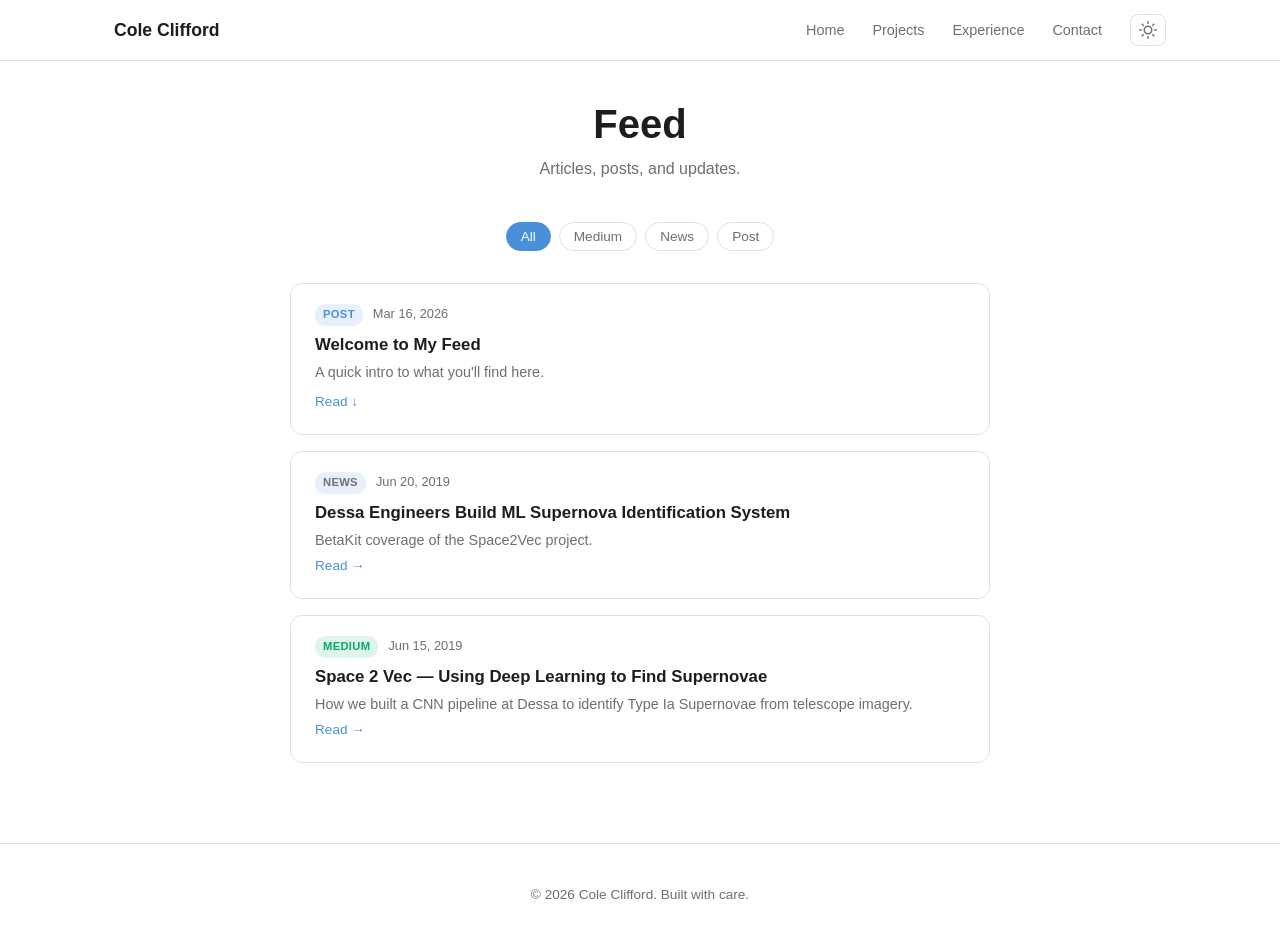
==== feed/index.html @ e90fbfb3 "Added a news/blog feed" ====
<!DOCTYPE html>
<html lang="en">
<head>
  <meta charset="utf-8">
  <meta name="viewport" content="width=device-width, initial-scale=1">
  <title>Feed — Cole Clifford</title>
  <meta name="description" content="Articles, posts, and updates from Cole Clifford.">
  <link rel="stylesheet" href="../css/style.css">
  <script>
    (function() {
      var saved = localStorage.getItem('theme');
      if (saved) document.documentElement.setAttribute('data-theme', saved);
      else if (window.matchMedia('(prefers-color-scheme: dark)').matches) document.documentElement.setAttribute('data-theme', 'dark');
    })();
  </script>
</head>
<body>

  <!-- Nav -->
  <nav class="nav">
    <div class="container nav__inner">
      <a href="/" class="nav__logo">Cole Clifford</a>
      <button class="nav__hamburger" aria-label="Toggle navigation">
        <svg viewBox="0 0 24 24" fill="none" stroke="currentColor" stroke-width="2" stroke-linecap="round"><line x1="3" y1="6" x2="21" y2="6"/><line x1="3" y1="12" x2="21" y2="12"/><line x1="3" y1="18" x2="21" y2="18"/></svg>
      </button>
      <ul class="nav__links">
        <li><a href="/">Home</a></li>
        <li><a href="/#projects">Projects</a></li>
        <li><a href="/#experience">Experience</a></li>
        <li><a href="/#contact">Contact</a></li>
        <li>
          <button class="theme-toggle" aria-label="Toggle theme">
            <svg class="icon-sun" viewBox="0 0 24 24" fill="none" stroke="currentColor" stroke-width="2" stroke-linecap="round" stroke-linejoin="round"><circle cx="12" cy="12" r="5"/><line x1="12" y1="1" x2="12" y2="3"/><line x1="12" y1="21" x2="12" y2="23"/><line x1="4.22" y1="4.22" x2="5.64" y2="5.64"/><line x1="18.36" y1="18.36" x2="19.78" y2="19.78"/><line x1="1" y1="12" x2="3" y2="12"/><line x1="21" y1="12" x2="23" y2="12"/><line x1="4.22" y1="19.78" x2="5.64" y2="18.36"/><line x1="18.36" y1="5.64" x2="19.78" y2="4.22"/></svg>
            <svg class="icon-moon" viewBox="0 0 24 24" fill="none" stroke="currentColor" stroke-width="2" stroke-linecap="round" stroke-linejoin="round"><path d="M21 12.79A9 9 0 1 1 11.21 3 7 7 0 0 0 21 12.79z"/></svg>
          </button>
        </li>
      </ul>
    </div>
  </nav>

  <!-- Feed Page -->
  <div class="container">
    <div class="feed-page-header">
      <h1>Feed</h1>
      <p style="color: var(--text-secondary); margin-top: 8px;">Articles, posts, and updates.</p>
    </div>

    <div class="filter-bar" id="feed-filter-bar" style="margin-bottom: 32px;"></div>
    <div id="feed-grid"></div>
  </div>

  <!-- Footer -->
  <footer class="footer" style="margin-top: 80px;">
    <div class="container">
      <p>&copy; <span id="year"></span> Cole Clifford. Built with care.</p>
    </div>
  </footer>

  <script src="../js/main.js"></script>
</body>
</html>
---- css/style.css ----
/* ===== Reset & Base ===== */
*,
*::before,
*::after {
  margin: 0;
  padding: 0;
  box-sizing: border-box;
}

/* ===== CSS Custom Properties — Light (default) ===== */
:root {
  --bg: #ffffff;
  --bg-secondary: #f5f5f7;
  --text: #1d1d1f;
  --text-secondary: #6e6e73;
  --accent: #4A90D9;
  --accent-hover: #357ABD;
  --border: #e0e0e0;
  --card-bg: #ffffff;
  --card-shadow: 0 1px 3px rgba(0, 0, 0, 0.08);
  --card-shadow-hover: 0 4px 12px rgba(0, 0, 0, 0.12);
  --tag-bg: #e8f0fe;
  --tag-text: #4A90D9;
  --tag-active-bg: #4A90D9;
  --tag-active-text: #ffffff;
  --timeline-line: #e0e0e0;
  --timeline-dot: #4A90D9;
  --nav-bg: rgba(255, 255, 255, 0.85);
  --code-bg: #f5f5f7;
  --transition: 0.3s ease;
}

/* ===== Dark Theme ===== */
[data-theme="dark"] {
  --bg: #1a1a2e;
  --bg-secondary: #16213e;
  --text: #e0e0e0;
  --text-secondary: #a0a0a8;
  --accent: #5da3e8;
  --accent-hover: #7bb8f0;
  --border: #2a2a4a;
  --card-bg: #16213e;
  --card-shadow: 0 1px 3px rgba(0, 0, 0, 0.3);
  --card-shadow-hover: 0 4px 12px rgba(0, 0, 0, 0.4);
  --tag-bg: #1e2d4a;
  --tag-text: #5da3e8;
  --tag-active-bg: #5da3e8;
  --tag-active-text: #1a1a2e;
  --timeline-line: #2a2a4a;
  --timeline-dot: #5da3e8;
  --nav-bg: rgba(26, 26, 46, 0.9);
  --code-bg: #16213e;
}

/* ===== Typography ===== */
html {
  scroll-behavior: smooth;
  scroll-padding-top: 80px;
}

body {
  font-family: -apple-system, BlinkMacSystemFont, "Segoe UI", Roboto, Oxygen,
    Ubuntu, Cantarell, "Helvetica Neue", sans-serif;
  font-size: 16px;
  line-height: 1.6;
  color: var(--text);
  background-color: var(--bg);
  transition: background-color var(--transition), color var(--transition);
}

h1, h2, h3, h4 {
  line-height: 1.2;
  font-weight: 600;
}

h1 { font-size: 2.5rem; }
h2 { font-size: 1.75rem; }
h3 { font-size: 1.25rem; }

a {
  color: var(--accent);
  text-decoration: none;
  transition: color var(--transition);
}

a:hover {
  color: var(--accent-hover);
}

/* ===== Layout ===== */
.container {
  max-width: 1100px;
  margin: 0 auto;
  padding: 0 24px;
}

.container--narrow {
  max-width: 800px;
}

section {
  padding: 80px 0;
}

.section-title {
  margin-bottom: 40px;
  text-align: center;
  position: relative;
}

.section-title::after {
  content: "";
  display: block;
  width: 40px;
  height: 3px;
  background: var(--accent);
  margin: 12px auto 0;
  border-radius: 2px;
}

/* ===== Nav ===== */
.nav {
  position: fixed;
  top: 0;
  left: 0;
  right: 0;
  z-index: 100;
  background: var(--nav-bg);
  backdrop-filter: blur(12px);
  -webkit-backdrop-filter: blur(12px);
  border-bottom: 1px solid var(--border);
  transition: background-color var(--transition), border-color var(--transition);
}

.nav__inner {
  display: flex;
  align-items: center;
  justify-content: space-between;
  height: 60px;
}

.nav__logo {
  font-weight: 700;
  font-size: 1.1rem;
  color: var(--text);
}

.nav__links {
  display: flex;
  align-items: center;
  gap: 28px;
  list-style: none;
}

.nav__links a {
  color: var(--text-secondary);
  font-size: 0.9rem;
  font-weight: 500;
  transition: color var(--transition);
}

.nav__links a:hover {
  color: var(--accent);
}

.theme-toggle {
  background: none;
  border: 1px solid var(--border);
  border-radius: 8px;
  padding: 6px 8px;
  cursor: pointer;
  display: flex;
  align-items: center;
  justify-content: center;
  color: var(--text-secondary);
  transition: color var(--transition), border-color var(--transition);
}

.theme-toggle:hover {
  color: var(--accent);
  border-color: var(--accent);
}

.theme-toggle svg {
  width: 18px;
  height: 18px;
}

/* Mobile nav toggle */
.nav__hamburger {
  display: none;
  background: none;
  border: none;
  cursor: pointer;
  padding: 4px;
  color: var(--text);
}

.nav__hamburger svg {
  width: 24px;
  height: 24px;
}

@media (max-width: 768px) {
  .nav__hamburger {
    display: flex;
  }

  .nav__links {
    display: none;
    position: absolute;
    top: 60px;
    left: 0;
    right: 0;
    flex-direction: column;
    background: var(--nav-bg);
    backdrop-filter: blur(12px);
    -webkit-backdrop-filter: blur(12px);
    border-bottom: 1px solid var(--border);
    padding: 16px 24px;
    gap: 16px;
  }

  .nav__links.open {
    display: flex;
  }
}

/* ===== Hero ===== */
.hero {
  min-height: 100vh;
  display: flex;
  align-items: center;
  justify-content: center;
  text-align: center;
  padding-top: 60px;
}

.hero__content {
  max-width: 600px;
}

.hero__greeting {
  font-size: 1rem;
  color: var(--accent);
  font-weight: 500;
  margin-bottom: 8px;
}

.hero__name {
  font-size: 3rem;
  margin-bottom: 12px;
}

.hero__tagline {
  font-size: 1.15rem;
  color: var(--text-secondary);
  margin-bottom: 32px;
}

.hero__links {
  display: flex;
  justify-content: center;
  gap: 16px;
}

.hero__links a {
  display: inline-flex;
  align-items: center;
  gap: 6px;
  padding: 10px 20px;
  border: 1px solid var(--border);
  border-radius: 8px;
  font-size: 0.9rem;
  color: var(--text-secondary);
  transition: all var(--transition);
}

.hero__links a:hover {
  border-color: var(--accent);
  color: var(--accent);
}

.hero__links svg {
  width: 18px;
  height: 18px;
}

/* ===== About ===== */
.about__content {
  max-width: 700px;
  margin: 0 auto;
  text-align: center;
  color: var(--text-secondary);
  font-size: 1.05rem;
  line-height: 1.8;
}

/* ===== Projects ===== */
.filter-bar {
  display: flex;
  flex-wrap: wrap;
  justify-content: center;
  gap: 8px;
  margin-bottom: 32px;
}

.filter-btn {
  padding: 6px 14px;
  border: 1px solid var(--border);
  border-radius: 20px;
  background: transparent;
  color: var(--text-secondary);
  font-size: 0.85rem;
  cursor: pointer;
  transition: all var(--transition);
}

.filter-btn:hover {
  border-color: var(--accent);
  color: var(--accent);
}

.filter-btn.active {
  background: var(--tag-active-bg);
  color: var(--tag-active-text);
  border-color: var(--tag-active-bg);
}

.projects-grid {
  display: grid;
  grid-template-columns: repeat(auto-fill, minmax(300px, 1fr));
  gap: 24px;
}

.project-card {
  background: var(--card-bg);
  border: 1px solid var(--border);
  border-radius: 12px;
  padding: 24px;
  transition: all var(--transition);
  opacity: 1;
  transform: translateY(0);
}

.project-card:hover {
  box-shadow: var(--card-shadow-hover);
  transform: translateY(-2px);
}

.project-card.hidden {
  display: none;
}

.project-card__title {
  font-size: 1.15rem;
  margin-bottom: 8px;
}

.project-card__desc {
  color: var(--text-secondary);
  font-size: 0.9rem;
  margin-bottom: 16px;
  line-height: 1.5;
}

.project-card__tags {
  display: flex;
  flex-wrap: wrap;
  gap: 6px;
  margin-bottom: 16px;
}

.project-card__tag {
  padding: 3px 10px;
  border-radius: 12px;
  background: var(--tag-bg);
  color: var(--tag-text);
  font-size: 0.75rem;
  font-weight: 500;
}

.project-card__links {
  display: flex;
  gap: 12px;
}

.project-card__links a {
  font-size: 0.85rem;
  font-weight: 500;
}

/* ===== Timeline ===== */
.timeline {
  position: relative;
  max-width: 700px;
  margin: 0 auto;
  padding-left: 32px;
}

.timeline::before {
  content: "";
  position: absolute;
  left: 7px;
  top: 0;
  bottom: 0;
  width: 2px;
  background: var(--timeline-line);
}

.timeline__item {
  position: relative;
  margin-bottom: 40px;
}

.timeline__item:last-child {
  margin-bottom: 0;
}

.timeline__dot {
  position: absolute;
  left: -32px;
  top: 4px;
  width: 16px;
  height: 16px;
  border-radius: 50%;
  background: var(--timeline-dot);
  border: 3px solid var(--bg);
  transition: background-color var(--transition), border-color var(--transition);
}

.timeline__date {
  font-size: 0.8rem;
  color: var(--accent);
  font-weight: 600;
  margin-bottom: 4px;
}

.timeline__role {
  font-size: 1.1rem;
  font-weight: 600;
  margin-bottom: 2px;
}

.timeline__org {
  font-size: 0.9rem;
  color: var(--text-secondary);
  margin-bottom: 8px;
}

.timeline__desc {
  font-size: 0.9rem;
  color: var(--text-secondary);
  line-height: 1.6;
}

/* ===== Footer ===== */
.footer {
  border-top: 1px solid var(--border);
  padding: 40px 0;
  text-align: center;
  color: var(--text-secondary);
  font-size: 0.85rem;
  transition: border-color var(--transition);
}

.footer__links {
  display: flex;
  justify-content: center;
  gap: 20px;
  margin-bottom: 16px;
}

.footer__links a {
  color: var(--text-secondary);
}

.footer__links a:hover {
  color: var(--accent);
}

.footer__links svg {
  width: 20px;
  height: 20px;
}

/* ===== Scroll Animations ===== */
.fade-in {
  opacity: 0;
  transform: translateY(20px);
  transition: opacity 0.6s ease, transform 0.6s ease;
}

.fade-in.visible {
  opacity: 1;
  transform: translateY(0);
}

/* ===== Project Sub-Pages ===== */
.page-header {
  padding: 80px 0 40px;
  border-bottom: 1px solid var(--border);
  margin-bottom: 40px;
}

.page-header__back {
  display: inline-flex;
  align-items: center;
  gap: 4px;
  font-size: 0.85rem;
  color: var(--text-secondary);
  margin-bottom: 16px;
}

.page-header__back:hover {
  color: var(--accent);
}

.page-content {
  max-width: 700px;
  margin: 0 auto;
  padding-bottom: 80px;
  line-height: 1.8;
  color: var(--text-secondary);
}

.page-content h2 {
  color: var(--text);
  margin: 32px 0 12px;
  font-size: 1.3rem;
}

.page-content h3 {
  color: var(--text);
  margin: 24px 0 8px;
}

.page-content p {
  margin-bottom: 16px;
}

.page-content ul {
  margin: 0 0 16px 20px;
}

.page-content li {
  margin-bottom: 8px;
}

/* ===== 404 ===== */
.not-found {
  min-height: 100vh;
  display: flex;
  flex-direction: column;
  align-items: center;
  justify-content: center;
  text-align: center;
}

.not-found__code {
  font-size: 6rem;
  font-weight: 700;
  color: var(--accent);
  line-height: 1;
  margin-bottom: 8px;
}

.not-found__msg {
  color: var(--text-secondary);
  margin-bottom: 24px;
}

.not-found__link {
  padding: 10px 24px;
  border: 1px solid var(--accent);
  border-radius: 8px;
  font-weight: 500;
}

/* ===== Feed ===== */
.feed-list {
  display: flex;
  flex-direction: column;
  gap: 16px;
  max-width: 700px;
  margin: 0 auto;
}

.feed-item {
  background: var(--card-bg);
  border: 1px solid var(--border);
  border-radius: 12px;
  padding: 20px 24px;
  transition: all var(--transition);
}

.feed-item:hover {
  box-shadow: var(--card-shadow-hover);
  transform: translateY(-1px);
}

.feed-item.hidden {
  display: none;
}

.feed-item__header {
  display: flex;
  align-items: center;
  gap: 10px;
  margin-bottom: 6px;
}

.feed-item__type {
  display: inline-block;
  padding: 2px 8px;
  border-radius: 10px;
  font-size: 0.7rem;
  font-weight: 600;
  text-transform: uppercase;
  letter-spacing: 0.03em;
}

.feed-item__type--medium {
  background: #00ab6c20;
  color: #00ab6c;
}

[data-theme="dark"] .feed-item__type--medium {
  background: #00ab6c30;
  color: #2dd98e;
}

.feed-item__type--linkedin {
  background: #0a66c220;
  color: #0a66c2;
}

[data-theme="dark"] .feed-item__type--linkedin {
  background: #0a66c230;
  color: #5da3e8;
}

.feed-item__type--news {
  background: var(--tag-bg);
  color: var(--text-secondary);
}

.feed-item__type--post {
  background: var(--tag-bg);
  color: var(--accent);
}

.feed-item__date {
  font-size: 0.8rem;
  color: var(--text-secondary);
}

.feed-item__title {
  font-size: 1.05rem;
  font-weight: 600;
  margin-bottom: 4px;
}

.feed-item__title a {
  color: var(--text);
}

.feed-item__title a:hover {
  color: var(--accent);
}

.feed-item__desc {
  font-size: 0.9rem;
  color: var(--text-secondary);
  line-height: 1.5;
}

.feed-item__read-toggle {
  display: inline-block;
  margin-top: 10px;
  font-size: 0.85rem;
  font-weight: 500;
  color: var(--accent);
  cursor: pointer;
  background: none;
  border: none;
  padding: 0;
}

.feed-item__read-toggle:hover {
  color: var(--accent-hover);
}

.feed-item__body {
  display: none;
  margin-top: 16px;
  padding-top: 16px;
  border-top: 1px solid var(--border);
  line-height: 1.8;
  color: var(--text-secondary);
}

.feed-item__body.open {
  display: block;
}

.feed-item__body p {
  margin-bottom: 12px;
}

.feed-view-all {
  display: inline-block;
  font-size: 0.95rem;
  font-weight: 500;
  color: var(--accent);
}

.feed-view-all:hover {
  color: var(--accent-hover);
}

/* Feed page header */
.feed-page-header {
  padding-top: 100px;
  padding-bottom: 40px;
  text-align: center;
}

/* ===== Responsive ===== */
@media (max-width: 768px) {
  h1 { font-size: 2rem; }
  .hero__name { font-size: 2.25rem; }
  section { padding: 60px 0; }

  .projects-grid {
    grid-template-columns: 1fr;
  }

  .hero__links {
    flex-direction: column;
    align-items: center;
  }
}
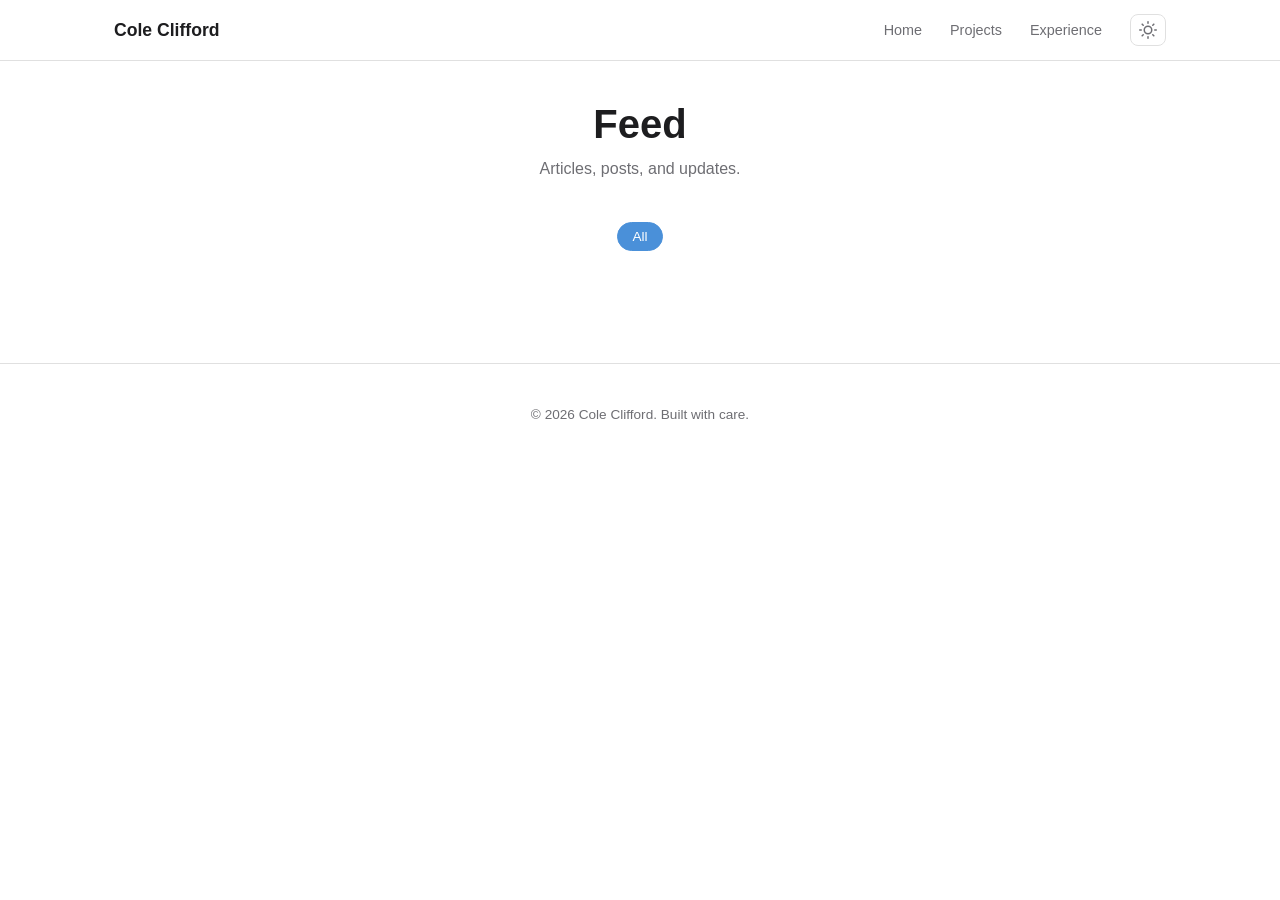
==== commit 93bf3ee7: "Remove Contact tab and emptied the feed until I can add some content" ====
--- a/feed/index.html
+++ b/feed/index.html
@@ -27,7 +27,6 @@
         <li><a href="/">Home</a></li>
         <li><a href="/#projects">Projects</a></li>
         <li><a href="/#experience">Experience</a></li>
-        <li><a href="/#contact">Contact</a></li>
         <li>
           <button class="theme-toggle" aria-label="Toggle theme">
             <svg class="icon-sun" viewBox="0 0 24 24" fill="none" stroke="currentColor" stroke-width="2" stroke-linecap="round" stroke-linejoin="round"><circle cx="12" cy="12" r="5"/><line x1="12" y1="1" x2="12" y2="3"/><line x1="12" y1="21" x2="12" y2="23"/><line x1="4.22" y1="4.22" x2="5.64" y2="5.64"/><line x1="18.36" y1="18.36" x2="19.78" y2="19.78"/><line x1="1" y1="12" x2="3" y2="12"/><line x1="21" y1="12" x2="23" y2="12"/><line x1="4.22" y1="19.78" x2="5.64" y2="18.36"/><line x1="18.36" y1="5.64" x2="19.78" y2="4.22"/></svg>
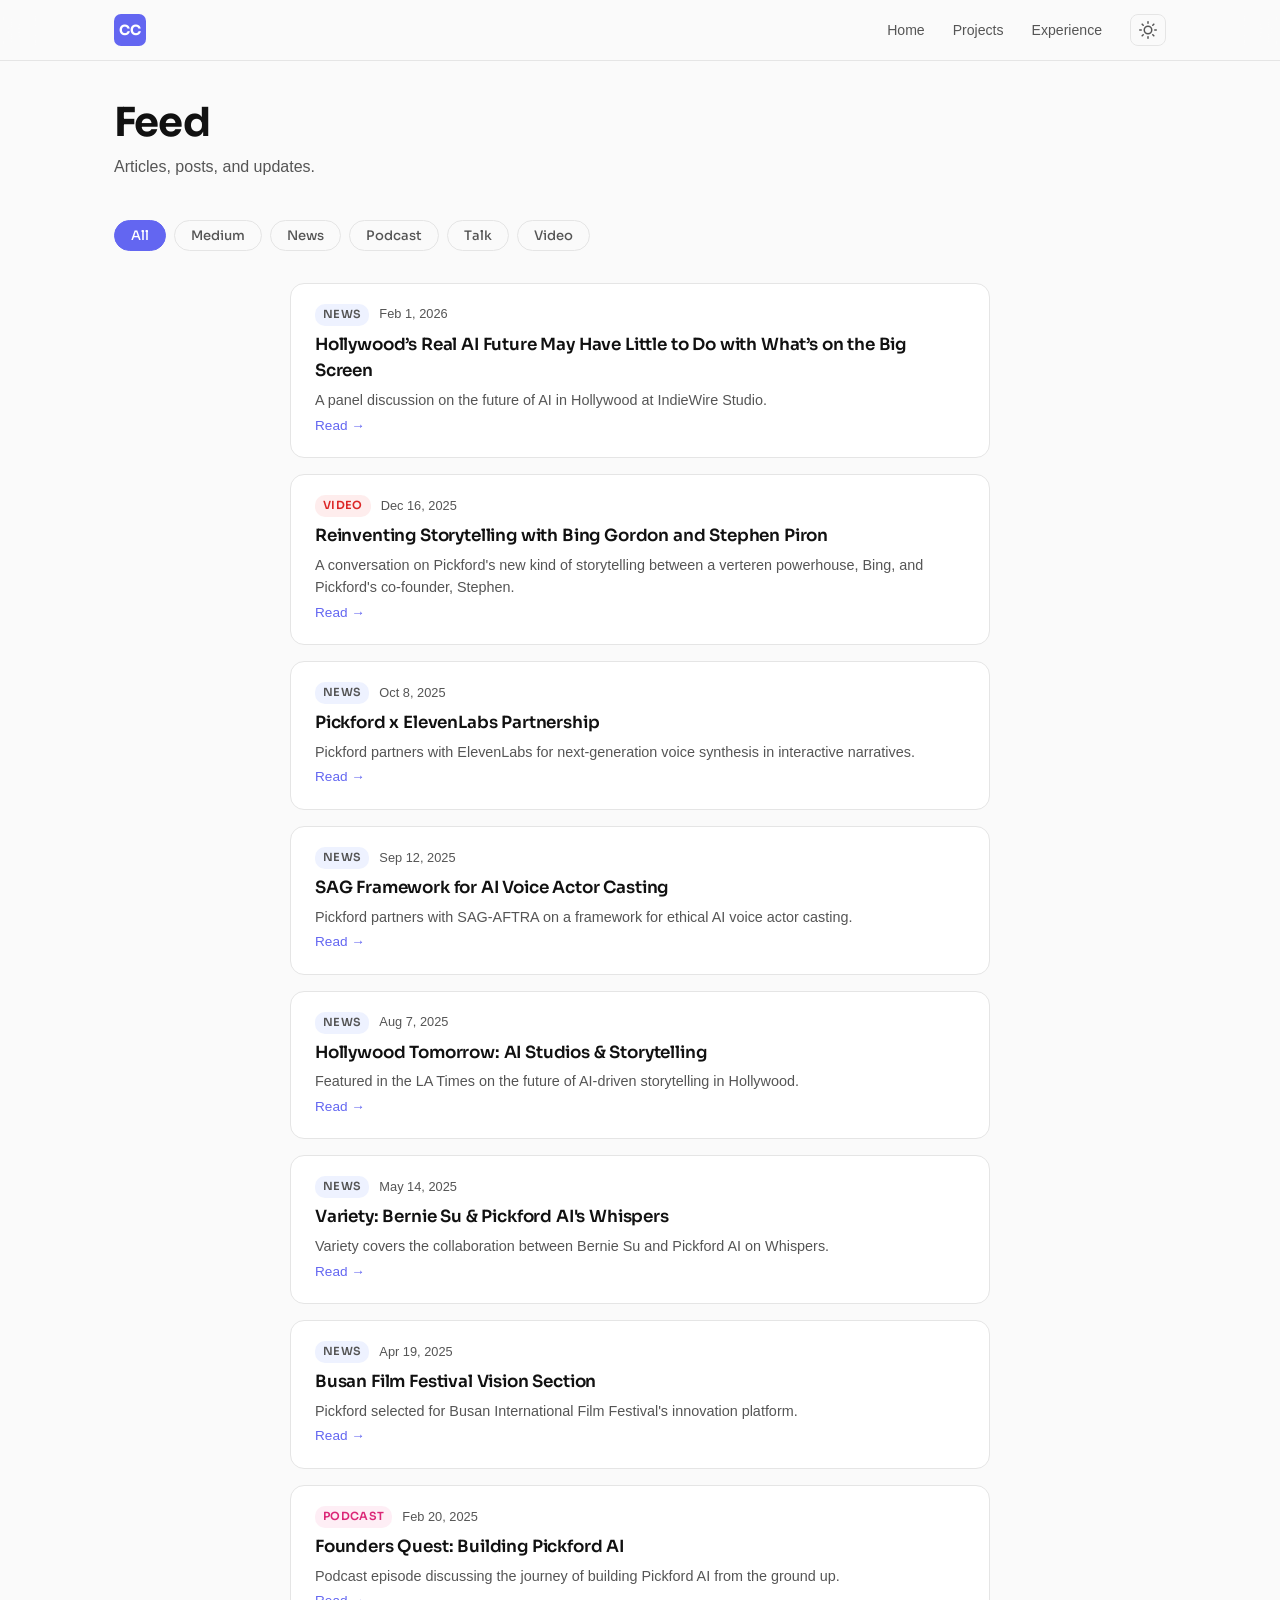
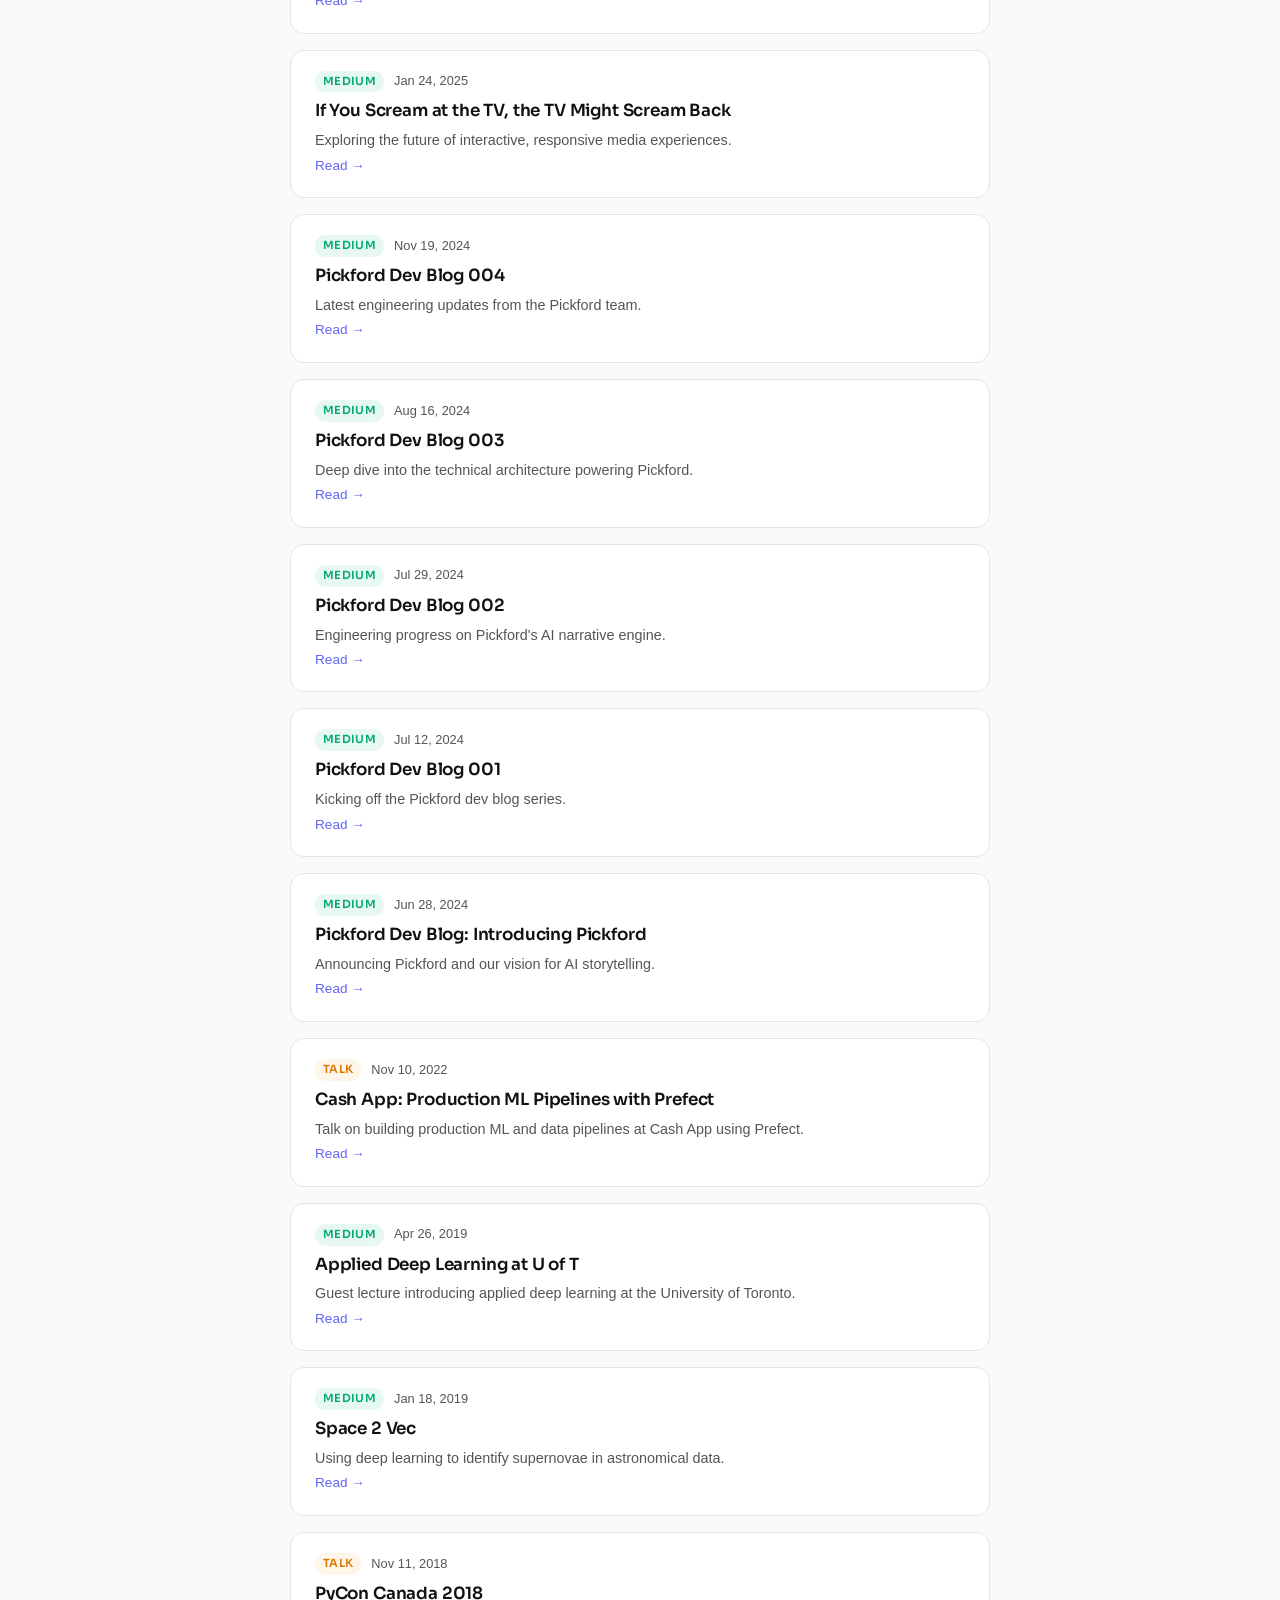
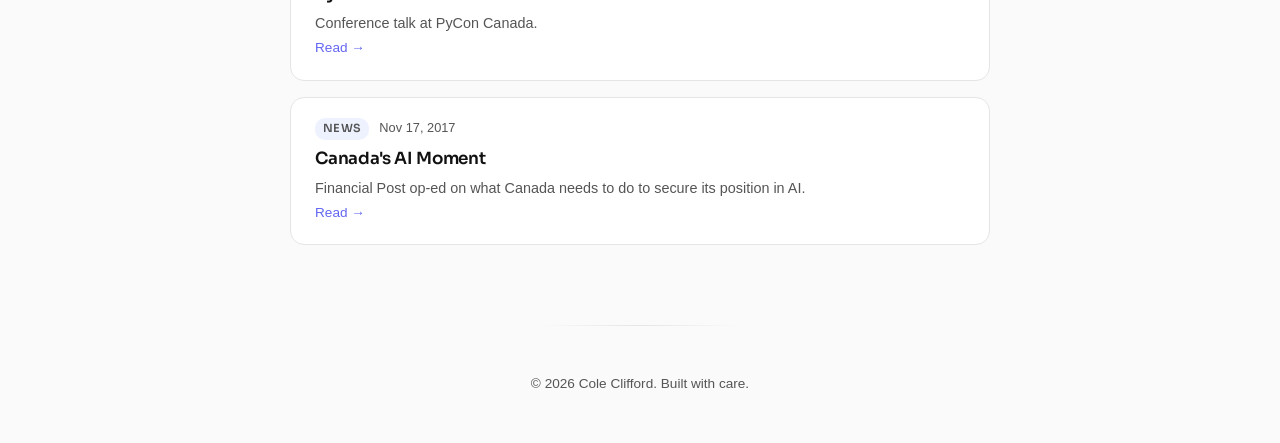
==== commit a5987367: "Overhaul and content fill out" ====
--- a/feed/index.html
+++ b/feed/index.html
@@ -5,6 +5,10 @@
   <meta name="viewport" content="width=device-width, initial-scale=1">
   <title>Feed — Cole Clifford</title>
   <meta name="description" content="Articles, posts, and updates from Cole Clifford.">
+  <link rel="icon" href="/favicon.svg" type="image/svg+xml">
+  <link rel="preconnect" href="https://fonts.googleapis.com">
+  <link rel="preconnect" href="https://fonts.gstatic.com" crossorigin>
+  <link href="https://fonts.googleapis.com/css2?family=Sora:wght@400;500;600;700;800&display=swap" rel="stylesheet">
   <link rel="stylesheet" href="../css/style.css">
   <script>
     (function() {
@@ -19,7 +23,9 @@
   <!-- Nav -->
   <nav class="nav">
     <div class="container nav__inner">
-      <a href="/" class="nav__logo">Cole Clifford</a>
+      <a href="/" class="nav__logo" aria-label="Home">
+        <svg viewBox="0 0 64 64" width="32" height="32" aria-hidden="true"><rect width="64" height="64" rx="14" fill="var(--accent)"/><text x="50%" y="54%" dominant-baseline="middle" text-anchor="middle" fill="var(--tag-active-text)" font-family="Sora, sans-serif" font-weight="700" font-size="28">CC</text></svg>
+      </a>
       <button class="nav__hamburger" aria-label="Toggle navigation">
         <svg viewBox="0 0 24 24" fill="none" stroke="currentColor" stroke-width="2" stroke-linecap="round"><line x1="3" y1="6" x2="21" y2="6"/><line x1="3" y1="12" x2="21" y2="12"/><line x1="3" y1="18" x2="21" y2="18"/></svg>
       </button>
--- a/css/style.css
+++ b/css/style.css
@@ -9,47 +9,51 @@
 
 /* ===== CSS Custom Properties — Light (default) ===== */
 :root {
-  --bg: #ffffff;
-  --bg-secondary: #f5f5f7;
-  --text: #1d1d1f;
-  --text-secondary: #6e6e73;
-  --accent: #4A90D9;
-  --accent-hover: #357ABD;
-  --border: #e0e0e0;
+  --bg: #fafafa;
+  --bg-secondary: #f0f0f2;
+  --text: #111111;
+  --text-secondary: #555555;
+  --accent: #6366f1;
+  --accent-hover: #4f46e5;
+  --accent-glow: rgba(99, 102, 241, 0.15);
+  --border: #e5e5e5;
   --card-bg: #ffffff;
-  --card-shadow: 0 1px 3px rgba(0, 0, 0, 0.08);
-  --card-shadow-hover: 0 4px 12px rgba(0, 0, 0, 0.12);
-  --tag-bg: #e8f0fe;
-  --tag-text: #4A90D9;
-  --tag-active-bg: #4A90D9;
+  --card-shadow: 0 1px 3px rgba(0, 0, 0, 0.05);
+  --card-shadow-hover: 0 8px 30px rgba(99, 102, 241, 0.1);
+  --tag-bg: #eef2ff;
+  --tag-text: #6366f1;
+  --tag-active-bg: #6366f1;
   --tag-active-text: #ffffff;
-  --timeline-line: #e0e0e0;
-  --timeline-dot: #4A90D9;
-  --nav-bg: rgba(255, 255, 255, 0.85);
-  --code-bg: #f5f5f7;
-  --transition: 0.3s ease;
+  --timeline-line: #e5e5e5;
+  --timeline-dot: #6366f1;
+  --nav-bg: rgba(250, 250, 250, 0.8);
+  --code-bg: #f0f0f2;
+  --transition: 0.25s ease;
+  --font-heading: "Sora", -apple-system, BlinkMacSystemFont, "Segoe UI", sans-serif;
+  --font-body: -apple-system, BlinkMacSystemFont, "Segoe UI", Roboto, Oxygen, Ubuntu, Cantarell, "Helvetica Neue", sans-serif;
 }
 
 /* ===== Dark Theme ===== */
 [data-theme="dark"] {
-  --bg: #1a1a2e;
-  --bg-secondary: #16213e;
-  --text: #e0e0e0;
-  --text-secondary: #a0a0a8;
-  --accent: #5da3e8;
-  --accent-hover: #7bb8f0;
-  --border: #2a2a4a;
-  --card-bg: #16213e;
+  --bg: #0a0a0a;
+  --bg-secondary: #141414;
+  --text: #eeeeee;
+  --text-secondary: #999999;
+  --accent: #818cf8;
+  --accent-hover: #a5b4fc;
+  --accent-glow: rgba(129, 140, 248, 0.12);
+  --border: #1f1f1f;
+  --card-bg: #141414;
   --card-shadow: 0 1px 3px rgba(0, 0, 0, 0.3);
-  --card-shadow-hover: 0 4px 12px rgba(0, 0, 0, 0.4);
-  --tag-bg: #1e2d4a;
-  --tag-text: #5da3e8;
-  --tag-active-bg: #5da3e8;
-  --tag-active-text: #1a1a2e;
-  --timeline-line: #2a2a4a;
-  --timeline-dot: #5da3e8;
-  --nav-bg: rgba(26, 26, 46, 0.9);
-  --code-bg: #16213e;
+  --card-shadow-hover: 0 8px 30px rgba(129, 140, 248, 0.08);
+  --tag-bg: #1e1b4b;
+  --tag-text: #818cf8;
+  --tag-active-bg: #818cf8;
+  --tag-active-text: #0a0a0a;
+  --timeline-line: #1f1f1f;
+  --timeline-dot: #818cf8;
+  --nav-bg: rgba(10, 10, 10, 0.85);
+  --code-bg: #141414;
 }
 
 /* ===== Typography ===== */
@@ -59,22 +63,25 @@
 }
 
 body {
-  font-family: -apple-system, BlinkMacSystemFont, "Segoe UI", Roboto, Oxygen,
-    Ubuntu, Cantarell, "Helvetica Neue", sans-serif;
+  font-family: var(--font-body);
   font-size: 16px;
   line-height: 1.6;
   color: var(--text);
   background-color: var(--bg);
   transition: background-color var(--transition), color var(--transition);
+  -webkit-font-smoothing: antialiased;
+  -moz-osx-font-smoothing: grayscale;
 }
 
 h1, h2, h3, h4 {
-  line-height: 1.2;
-  font-weight: 600;
+  font-family: var(--font-heading);
+  line-height: 1.15;
+  font-weight: 700;
+  letter-spacing: -0.02em;
 }
 
 h1 { font-size: 2.5rem; }
-h2 { font-size: 1.75rem; }
+h2 { font-size: 1.85rem; }
 h3 { font-size: 1.25rem; }
 
 a {
@@ -99,23 +106,52 @@
 }
 
 section {
-  padding: 80px 0;
+  padding: 64px 0;
 }
 
 .section-title {
-  margin-bottom: 40px;
-  text-align: center;
+  margin-bottom: 36px;
   position: relative;
-}
-
-.section-title::after {
+  font-size: 1.85rem;
+  letter-spacing: -0.03em;
+}
+
+.section-title::before {
   content: "";
   display: block;
-  width: 40px;
+  width: 32px;
   height: 3px;
   background: var(--accent);
-  margin: 12px auto 0;
+  margin-bottom: 12px;
   border-radius: 2px;
+}
+
+/* ===== Keyframe Animations ===== */
+@keyframes heroFadeUp {
+  from {
+    opacity: 0;
+    transform: translateY(24px);
+  }
+  to {
+    opacity: 1;
+    transform: translateY(0);
+  }
+}
+
+@keyframes heroFadeIn {
+  from { opacity: 0; }
+  to { opacity: 1; }
+}
+
+@keyframes staggerFadeUp {
+  from {
+    opacity: 0;
+    transform: translateY(16px);
+  }
+  to {
+    opacity: 1;
+    transform: translateY(0);
+  }
 }
 
 /* ===== Nav ===== */
@@ -126,8 +162,8 @@
   right: 0;
   z-index: 100;
   background: var(--nav-bg);
-  backdrop-filter: blur(12px);
-  -webkit-backdrop-filter: blur(12px);
+  backdrop-filter: blur(16px);
+  -webkit-backdrop-filter: blur(16px);
   border-bottom: 1px solid var(--border);
   transition: background-color var(--transition), border-color var(--transition);
 }
@@ -140,9 +176,13 @@
 }
 
 .nav__logo {
-  font-weight: 700;
-  font-size: 1.1rem;
-  color: var(--text);
+  display: inline-flex;
+  align-items: center;
+  transition: transform 0.2s ease;
+}
+
+.nav__logo:hover {
+  transform: scale(1.05);
 }
 
 .nav__links {
@@ -154,13 +194,30 @@
 
 .nav__links a {
   color: var(--text-secondary);
-  font-size: 0.9rem;
+  font-size: 0.88rem;
   font-weight: 500;
   transition: color var(--transition);
+  position: relative;
+}
+
+.nav__links a::after {
+  content: "";
+  position: absolute;
+  bottom: -4px;
+  left: 0;
+  width: 0;
+  height: 2px;
+  background: var(--accent);
+  border-radius: 1px;
+  transition: width var(--transition);
 }
 
 .nav__links a:hover {
-  color: var(--accent);
+  color: var(--text);
+}
+
+.nav__links a:hover::after {
+  width: 100%;
 }
 
 .theme-toggle {
@@ -173,12 +230,13 @@
   align-items: center;
   justify-content: center;
   color: var(--text-secondary);
-  transition: color var(--transition), border-color var(--transition);
+  transition: color var(--transition), border-color var(--transition), background-color var(--transition);
 }
 
 .theme-toggle:hover {
   color: var(--accent);
   border-color: var(--accent);
+  background: var(--accent-glow);
 }
 
 .theme-toggle svg {
@@ -214,8 +272,8 @@
     right: 0;
     flex-direction: column;
     background: var(--nav-bg);
-    backdrop-filter: blur(12px);
-    -webkit-backdrop-filter: blur(12px);
+    backdrop-filter: blur(16px);
+    -webkit-backdrop-filter: blur(16px);
     border-bottom: 1px solid var(--border);
     padding: 16px 24px;
     gap: 16px;
@@ -228,71 +286,114 @@
 
 /* ===== Hero ===== */
 .hero {
-  min-height: 100vh;
-  display: flex;
+  min-height: 85vh;
+  display: flex;
+  align-items: center;
+  padding-top: 60px;
+  position: relative;
+  overflow: hidden;
+}
+
+.hero::before {
+  content: "";
+  position: absolute;
+  inset: 0;
+  background: radial-gradient(ellipse at 70% 40%, var(--accent-glow) 0%, transparent 55%);
+  pointer-events: none;
+}
+
+.hero__inner {
+  display: flex;
+  align-items: center;
+  justify-content: space-between;
+  gap: 48px;
+  width: 100%;
+}
+
+.hero__content {
+  flex: 1;
+  max-width: 560px;
+}
+
+.hero__name {
+  font-size: clamp(2.5rem, 5vw, 4rem);
+  font-weight: 800;
+  letter-spacing: -0.04em;
+  margin-bottom: 16px;
+  background: linear-gradient(135deg, var(--text) 0%, var(--accent) 100%);
+  -webkit-background-clip: text;
+  -webkit-text-fill-color: transparent;
+  background-clip: text;
+  animation: heroFadeUp 0.7s ease both;
+}
+
+.hero__tagline {
+  font-size: 1.2rem;
+  color: var(--text-secondary);
+  margin-bottom: 32px;
+  line-height: 1.6;
+  animation: heroFadeUp 0.7s ease 0.15s both;
+}
+
+.hero__links {
+  display: flex;
+  flex-wrap: wrap;
+  gap: 12px;
+  list-style: none;
+  margin: 0;
+  padding: 0;
+  animation: heroFadeUp 0.7s ease 0.3s both;
+}
+
+.hero__links li {
+  margin: 0;
+  padding: 0;
+}
+
+.hero__social {
+  display: inline-flex;
   align-items: center;
   justify-content: center;
-  text-align: center;
-  padding-top: 60px;
-}
-
-.hero__content {
-  max-width: 600px;
-}
-
-.hero__greeting {
-  font-size: 1rem;
-  color: var(--accent);
-  font-weight: 500;
-  margin-bottom: 8px;
-}
-
-.hero__name {
-  font-size: 3rem;
-  margin-bottom: 12px;
-}
-
-.hero__tagline {
-  font-size: 1.15rem;
-  color: var(--text-secondary);
-  margin-bottom: 32px;
-}
-
-.hero__links {
-  display: flex;
-  justify-content: center;
-  gap: 16px;
-}
-
-.hero__links a {
-  display: inline-flex;
-  align-items: center;
-  gap: 6px;
-  padding: 10px 20px;
+  width: 44px;
+  height: 44px;
   border: 1px solid var(--border);
-  border-radius: 8px;
-  font-size: 0.9rem;
-  color: var(--text-secondary);
-  transition: all var(--transition);
-}
-
-.hero__links a:hover {
+  border-radius: 12px;
+  color: var(--text-secondary);
+  transition: border-color var(--transition), color var(--transition), transform 0.2s ease, background-color var(--transition);
+}
+
+.hero__social:hover {
   border-color: var(--accent);
   color: var(--accent);
-}
-
-.hero__links svg {
-  width: 18px;
-  height: 18px;
+  transform: translateY(-2px);
+  background: var(--accent-glow);
+}
+
+.hero__social svg {
+  width: 20px;
+  height: 20px;
+}
+
+.hero__photo {
+  flex-shrink: 0;
+  animation: heroFadeIn 0.8s ease 0.3s both;
+}
+
+.hero__photo img {
+  width: 300px;
+  height: 360px;
+  object-fit: cover;
+  border-radius: 20px;
+  border: 1px solid var(--border);
+  transition: border-color var(--transition);
 }
 
 /* ===== About ===== */
 .about__content {
   max-width: 700px;
   margin: 0 auto;
-  text-align: center;
-  color: var(--text-secondary);
-  font-size: 1.05rem;
+  color: var(--text-secondary);
+  font-size: 1.1rem;
   line-height: 1.8;
 }
 
@@ -300,18 +401,19 @@
 .filter-bar {
   display: flex;
   flex-wrap: wrap;
-  justify-content: center;
   gap: 8px;
   margin-bottom: 32px;
 }
 
 .filter-btn {
-  padding: 6px 14px;
+  padding: 6px 16px;
   border: 1px solid var(--border);
   border-radius: 20px;
   background: transparent;
   color: var(--text-secondary);
-  font-size: 0.85rem;
+  font-family: var(--font-heading);
+  font-size: 0.82rem;
+  font-weight: 500;
   cursor: pointer;
   transition: all var(--transition);
 }
@@ -319,6 +421,7 @@
 .filter-btn:hover {
   border-color: var(--accent);
   color: var(--accent);
+  background: var(--accent-glow);
 }
 
 .filter-btn.active {
@@ -330,22 +433,21 @@
 .projects-grid {
   display: grid;
   grid-template-columns: repeat(auto-fill, minmax(300px, 1fr));
-  gap: 24px;
+  gap: 20px;
 }
 
 .project-card {
   background: var(--card-bg);
   border: 1px solid var(--border);
-  border-radius: 12px;
+  border-radius: 16px;
   padding: 24px;
-  transition: all var(--transition);
-  opacity: 1;
-  transform: translateY(0);
+  transition: border-color var(--transition), box-shadow var(--transition), transform 0.2s ease;
 }
 
 .project-card:hover {
+  border-color: var(--accent);
   box-shadow: var(--card-shadow-hover);
-  transform: translateY(-2px);
+  transform: translateY(-3px);
 }
 
 .project-card.hidden {
@@ -353,15 +455,18 @@
 }
 
 .project-card__title {
+  font-family: var(--font-heading);
   font-size: 1.15rem;
+  font-weight: 600;
   margin-bottom: 8px;
+  letter-spacing: -0.01em;
 }
 
 .project-card__desc {
   color: var(--text-secondary);
   font-size: 0.9rem;
   margin-bottom: 16px;
-  line-height: 1.5;
+  line-height: 1.55;
 }
 
 .project-card__tags {
@@ -373,11 +478,13 @@
 
 .project-card__tag {
   padding: 3px 10px;
-  border-radius: 12px;
+  border-radius: 20px;
   background: var(--tag-bg);
   color: var(--tag-text);
-  font-size: 0.75rem;
-  font-weight: 500;
+  font-family: var(--font-heading);
+  font-size: 0.72rem;
+  font-weight: 600;
+  letter-spacing: 0.01em;
 }
 
 .project-card__links {
@@ -395,7 +502,7 @@
   position: relative;
   max-width: 700px;
   margin: 0 auto;
-  padding-left: 32px;
+  padding-left: 36px;
 }
 
 .timeline::before {
@@ -405,41 +512,59 @@
   top: 0;
   bottom: 0;
   width: 2px;
-  background: var(--timeline-line);
+  background: linear-gradient(to bottom, var(--accent) 0%, var(--timeline-line) 40%, transparent 100%);
 }
 
 .timeline__item {
   position: relative;
-  margin-bottom: 40px;
+  margin-bottom: 36px;
+  padding: 20px 24px;
+  background: var(--card-bg);
+  border: 1px solid var(--border);
+  border-radius: 14px;
+  transition: border-color var(--transition), box-shadow var(--transition);
+}
+
+.timeline__item:hover {
+  border-color: var(--accent);
+  box-shadow: var(--card-shadow-hover);
 }
 
 .timeline__item:last-child {
   margin-bottom: 0;
 }
 
+.timeline__item:first-child .timeline__dot {
+  box-shadow: 0 0 0 4px var(--accent-glow);
+}
+
 .timeline__dot {
   position: absolute;
-  left: -32px;
-  top: 4px;
+  left: -36px;
+  top: 24px;
   width: 16px;
   height: 16px;
   border-radius: 50%;
   background: var(--timeline-dot);
   border: 3px solid var(--bg);
-  transition: background-color var(--transition), border-color var(--transition);
+  transition: background-color var(--transition), border-color var(--transition), box-shadow var(--transition);
 }
 
 .timeline__date {
-  font-size: 0.8rem;
+  font-family: var(--font-heading);
+  font-size: 0.78rem;
   color: var(--accent);
   font-weight: 600;
   margin-bottom: 4px;
+  letter-spacing: 0.01em;
 }
 
 .timeline__role {
+  font-family: var(--font-heading);
   font-size: 1.1rem;
-  font-weight: 600;
+  font-weight: 700;
   margin-bottom: 2px;
+  letter-spacing: -0.01em;
 }
 
 .timeline__org {
@@ -456,12 +581,22 @@
 
 /* ===== Footer ===== */
 .footer {
-  border-top: 1px solid var(--border);
-  padding: 40px 0;
+  position: relative;
+  padding: 48px 0;
   text-align: center;
   color: var(--text-secondary);
   font-size: 0.85rem;
-  transition: border-color var(--transition);
+}
+
+.footer::before {
+  content: "";
+  position: absolute;
+  top: 0;
+  left: 50%;
+  transform: translateX(-50%);
+  width: 200px;
+  height: 1px;
+  background: linear-gradient(90deg, transparent, var(--border), transparent);
 }
 
 .footer__links {
@@ -473,10 +608,13 @@
 
 .footer__links a {
   color: var(--text-secondary);
+  transition: color var(--transition), transform 0.2s ease;
+  display: inline-flex;
 }
 
 .footer__links a:hover {
   color: var(--accent);
+  transform: translateY(-2px);
 }
 
 .footer__links svg {
@@ -496,6 +634,12 @@
   transform: translateY(0);
 }
 
+.fade-in.visible .project-card,
+.fade-in.visible .timeline__item,
+.fade-in.visible .feed-item {
+  animation: staggerFadeUp 0.5s ease both;
+}
+
 /* ===== Project Sub-Pages ===== */
 .page-header {
   padding: 80px 0 40px;
@@ -558,8 +702,9 @@
 }
 
 .not-found__code {
+  font-family: var(--font-heading);
   font-size: 6rem;
-  font-weight: 700;
+  font-weight: 800;
   color: var(--accent);
   line-height: 1;
   margin-bottom: 8px;
@@ -589,14 +734,15 @@
 .feed-item {
   background: var(--card-bg);
   border: 1px solid var(--border);
-  border-radius: 12px;
+  border-radius: 14px;
   padding: 20px 24px;
-  transition: all var(--transition);
+  transition: border-color var(--transition), box-shadow var(--transition), transform 0.2s ease;
 }
 
 .feed-item:hover {
+  border-color: var(--accent);
   box-shadow: var(--card-shadow-hover);
-  transform: translateY(-1px);
+  transform: translateY(-2px);
 }
 
 .feed-item.hidden {
@@ -614,6 +760,7 @@
   display: inline-block;
   padding: 2px 8px;
   border-radius: 10px;
+  font-family: var(--font-heading);
   font-size: 0.7rem;
   font-weight: 600;
   text-transform: uppercase;
@@ -621,22 +768,22 @@
 }
 
 .feed-item__type--medium {
-  background: #00ab6c20;
+  background: #00ab6c18;
   color: #00ab6c;
 }
 
 [data-theme="dark"] .feed-item__type--medium {
-  background: #00ab6c30;
+  background: #00ab6c25;
   color: #2dd98e;
 }
 
 .feed-item__type--linkedin {
-  background: #0a66c220;
+  background: #0a66c218;
   color: #0a66c2;
 }
 
 [data-theme="dark"] .feed-item__type--linkedin {
-  background: #0a66c230;
+  background: #0a66c225;
   color: #5da3e8;
 }
 
@@ -650,15 +797,47 @@
   color: var(--accent);
 }
 
+.feed-item__type--talk {
+  background: #f59e0b18;
+  color: #d97706;
+}
+
+[data-theme="dark"] .feed-item__type--talk {
+  background: #f59e0b20;
+  color: #fbbf24;
+}
+
+.feed-item__type--podcast {
+  background: #ec489918;
+  color: #db2777;
+}
+
+[data-theme="dark"] .feed-item__type--podcast {
+  background: #ec489920;
+  color: #f472b6;
+}
+
+.feed-item__type--video {
+  background: #ef444418;
+  color: #dc2626;
+}
+
+[data-theme="dark"] .feed-item__type--video {
+  background: #ef444420;
+  color: #f87171;
+}
+
 .feed-item__date {
   font-size: 0.8rem;
   color: var(--text-secondary);
 }
 
 .feed-item__title {
+  font-family: var(--font-heading);
   font-size: 1.05rem;
   font-weight: 600;
   margin-bottom: 4px;
+  letter-spacing: -0.01em;
 }
 
 .feed-item__title a {
@@ -672,7 +851,7 @@
 .feed-item__desc {
   font-size: 0.9rem;
   color: var(--text-secondary);
-  line-height: 1.5;
+  line-height: 1.55;
 }
 
 .feed-item__read-toggle {
@@ -723,21 +902,61 @@
 .feed-page-header {
   padding-top: 100px;
   padding-bottom: 40px;
-  text-align: center;
 }
 
 /* ===== Responsive ===== */
 @media (max-width: 768px) {
   h1 { font-size: 2rem; }
-  .hero__name { font-size: 2.25rem; }
-  section { padding: 60px 0; }
+
+  section { padding: 48px 0; }
+
+  .hero {
+    min-height: auto;
+    padding-top: 100px;
+    padding-bottom: 48px;
+  }
+
+  .hero__inner {
+    flex-direction: column-reverse;
+    text-align: center;
+    gap: 32px;
+  }
+
+  .hero__content {
+    max-width: 100%;
+  }
+
+  .hero__name {
+    font-size: 2.5rem;
+  }
+
+  .hero__links {
+    justify-content: center;
+  }
+
+  .hero__photo img {
+    width: 200px;
+    height: 240px;
+  }
+
+  .section-title::before {
+    margin-left: auto;
+    margin-right: auto;
+  }
+
+  .section-title {
+    text-align: center;
+  }
+
+  .about__content {
+    text-align: center;
+  }
+
+  .filter-bar {
+    justify-content: center;
+  }
 
   .projects-grid {
     grid-template-columns: 1fr;
   }
-
-  .hero__links {
-    flex-direction: column;
-    align-items: center;
-  }
-}
+}
